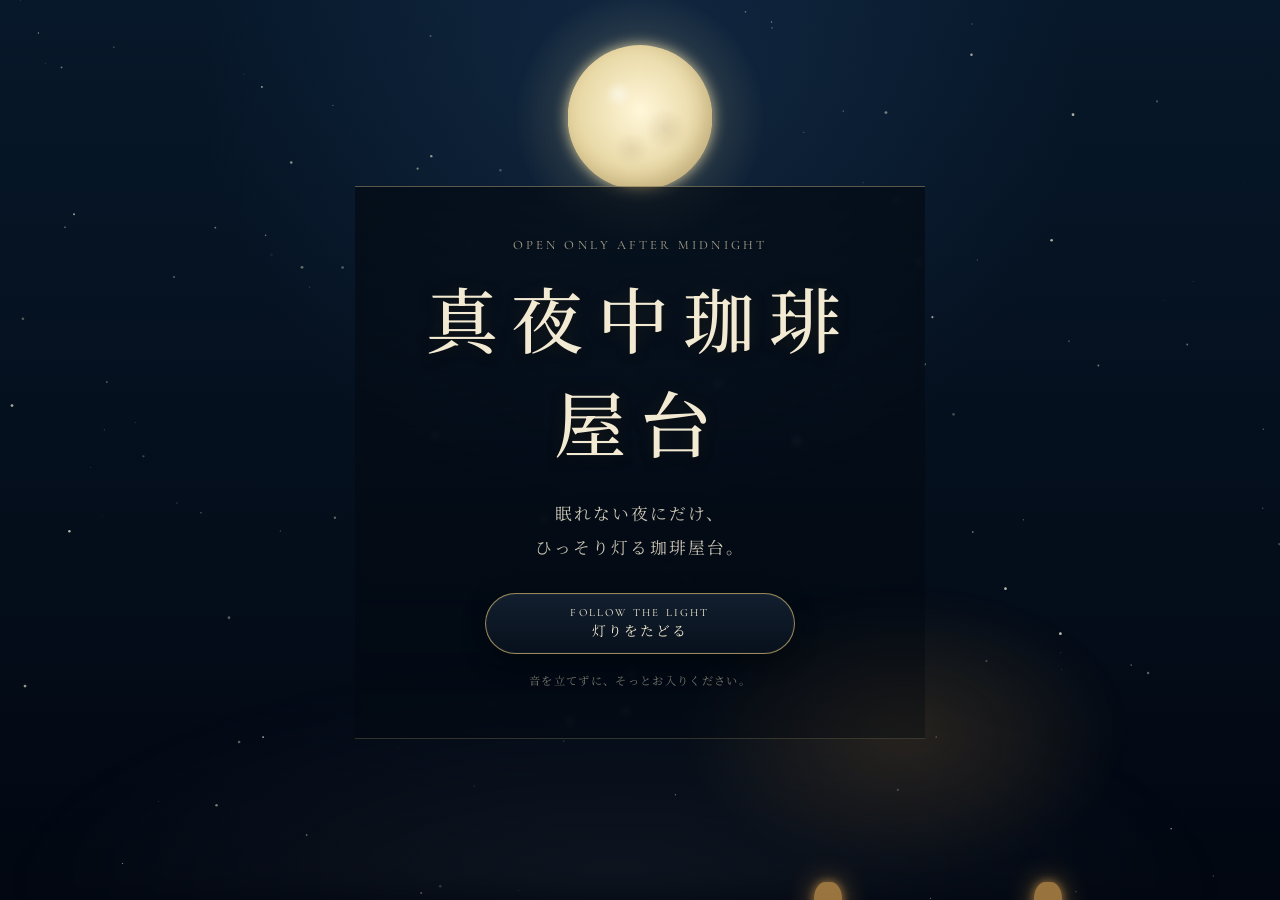
==== midnight_coffee_v9/index.html @ 227c47d6 "Add files via upload" ====
<!DOCTYPE html>
<html lang="ja">
<head>
  <meta charset="UTF-8">
  <meta name="viewport" content="width=device-width, initial-scale=1, viewport-fit=cover">
  <meta name="theme-color" content="#06101d">

  <title>真夜中珈琲屋台</title>
  <meta
    name="description"
    content="眠れない夜にだけ現れる、真夜中の珈琲屋台。"
  >

  <link rel="preconnect" href="https://fonts.googleapis.com">
  <link rel="preconnect" href="https://fonts.gstatic.com" crossorigin>
  <link
    href="https://fonts.googleapis.com/css2?family=Cormorant+Garamond:wght@400;500;600&family=Noto+Serif+JP:wght@400;500;600&display=swap"
    rel="stylesheet"
  >

  <link rel="stylesheet" href="./css/opening.css">
</head>

<body>
  <canvas
    id="nightSky"
    class="night-sky"
    aria-hidden="true"
  ></canvas>

  <main class="opening-page">
    <section class="opening-scene" aria-labelledby="openingTitle">

      <div class="moon-wrap" aria-hidden="true">
        <button
          id="moonButton"
          class="moon-button"
          type="button"
          aria-label="月明かりをたどって屋台へ入る"
        >
          <span class="moon"></span>
          <span class="moon-glow"></span>
        </button>
      </div>

      <div class="stall-wrap" aria-hidden="true">
        <div class="stall-light"></div>

        <img
          class="stall-image"
          src="./assets/images/stall.png"
          alt=""
        >

        <div class="fallback-stall">
          <div class="stall-roof"></div>
          <div class="stall-body">
            <span class="lantern lantern-left"></span>
            <span class="lantern lantern-right"></span>
            <span class="counter-light"></span>
          </div>
        </div>
      </div>

      <div class="opening-copy">
        <p class="opening-kicker">OPEN ONLY AFTER MIDNIGHT</p>

        <h1 id="openingTitle">真夜中珈琲屋台</h1>

        <p class="opening-lead">
          眠れない夜にだけ、<br>
          ひっそり灯る珈琲屋台。
        </p>

        <button
          id="enterButton"
          class="enter-button"
          type="button"
        >
          <span class="button-en">FOLLOW THE LIGHT</span>
          <span class="button-ja">灯りをたどる</span>
        </button>

        <p class="opening-note">
          音を立てずに、そっとお入りください。
        </p>
      </div>

      <div class="ground-haze" aria-hidden="true"></div>
    </section>

    <div
      id="openingTransition"
      class="opening-transition"
      aria-hidden="true"
    >
      <p>今夜も、ひとり分だけ席が空いている。</p>
    </div>
  </main>

  <script src="./js/nightSkyEngine.js" defer></script>
  <script src="./js/opening.js" defer></script>
</body>
</html>
---- midnight_coffee_v9/css/opening.css ----
:root {
  --night-1: #020711;
  --night-2: #07182a;
  --moon: #f2e7bd;
  --gold: #c7ae6f;
  --paper: #efe2b9;
}

* {
  box-sizing: border-box;
}

html,
body {
  min-height: 100%;
}

html {
  background: var(--night-1);
}

body {
  min-width: 320px;
  margin: 0;
  overflow: hidden;
  color: #f3ead3;
  background:
    radial-gradient(circle at 50% 8%, rgba(35, 67, 105, .38), transparent 42%),
    linear-gradient(180deg, var(--night-2), var(--night-1));
  font-family: "Noto Serif JP", serif;
}

button {
  color: inherit;
  font: inherit;
}

.night-sky {
  position: fixed;
  inset: 0;
  z-index: 0;
  width: 100%;
  height: 100%;
  pointer-events: none;
}

.opening-page,
.opening-scene {
  width: 100%;
  min-height: 100svh;
}

.opening-page {
  position: relative;
  z-index: 1;
}

.opening-scene {
  position: relative;
  display: grid;
  place-items: center;
  overflow: hidden;
  padding:
    max(24px, env(safe-area-inset-top))
    18px
    max(26px, env(safe-area-inset-bottom));
}

.moon-wrap {
  position: absolute;
  top: 5%;
  left: 50%;
  z-index: 2;
  transform: translateX(-50%);
}

.moon-button {
  position: relative;
  width: clamp(88px, 12vw, 145px);
  aspect-ratio: 1;
  padding: 0;
  border: 0;
  border-radius: 50%;
  background: transparent;
  cursor: pointer;
}

.moon,
.moon-glow {
  position: absolute;
  inset: 0;
  border-radius: 50%;
}

.moon {
  z-index: 2;
  background:
    radial-gradient(circle at 35% 34%, rgba(255,255,255,.5), transparent 10%),
    radial-gradient(circle at 68% 58%, rgba(135,105,65,.15), transparent 16%),
    radial-gradient(circle at 44% 72%, rgba(143,110,67,.12), transparent 13%),
    radial-gradient(circle at 50% 45%, #fff7d9, #e3d19a 72%, #b99c5d);
  box-shadow:
    inset -7px -8px 18px rgba(80, 56, 23, .2),
    0 0 14px rgba(255, 236, 177, .8);
}

.moon-glow {
  z-index: 1;
  transform: scale(1.85);
  background: radial-gradient(circle, rgba(241,221,156,.28), transparent 67%);
  animation: moonBreath 4.8s ease-in-out infinite;
}

.opening-copy {
  position: relative;
  z-index: 5;
  width: min(92vw, 570px);
  margin-top: 3vh;
  padding: clamp(28px, 5vw, 50px) clamp(22px, 5vw, 48px);
  text-align: center;
  background:
    linear-gradient(180deg, rgba(3, 9, 17, .66), rgba(3, 8, 15, .34));
  border-top: 1px solid rgba(222, 201, 143, .38);
  border-bottom: 1px solid rgba(222, 201, 143, .22);
  backdrop-filter: blur(3px);
}

.opening-kicker {
  margin: 0 0 .75rem;
  color: rgba(234, 219, 179, .72);
  font-family: "Cormorant Garamond", serif;
  font-size: clamp(.65rem, 1.3vw, .8rem);
  letter-spacing: .24em;
}

.opening-copy h1 {
  margin: 0;
  font-size: clamp(2rem, 6.3vw, 4.5rem);
  font-weight: 500;
  letter-spacing: .19em;
  text-shadow:
    0 0 18px rgba(219, 193, 126, .12),
    0 3px 12px rgba(0, 0, 0, .6);
}

.opening-lead {
  margin: 1.5rem 0 1.8rem;
  color: rgba(243, 234, 211, .83);
  font-size: clamp(.84rem, 1.7vw, 1.05rem);
  line-height: 2;
  letter-spacing: .12em;
}

.enter-button {
  position: relative;
  min-width: min(310px, 82vw);
  padding: 12px 28px 13px;
  overflow: hidden;
  border: 1px solid rgba(207, 181, 111, .72);
  border-radius: 999px;
  color: #f7eed6;
  background:
    linear-gradient(180deg, rgba(21, 35, 52, .88), rgba(8, 18, 30, .9));
  box-shadow:
    0 8px 24px rgba(0, 0, 0, .34),
    inset 0 0 0 1px rgba(255,255,255,.03);
  cursor: pointer;
  transition:
    transform .25s ease,
    box-shadow .25s ease,
    background .25s ease;
}

.enter-button::before {
  content: "";
  position: absolute;
  inset: 0;
  transform: translateX(-110%);
  background:
    linear-gradient(100deg, transparent 30%, rgba(255,255,255,.14), transparent 70%);
  transition: transform .6s ease;
}

.enter-button:hover {
  transform: translateY(-2px);
  background:
    linear-gradient(180deg, rgba(31, 49, 69, .93), rgba(11, 24, 39, .94));
  box-shadow:
    0 11px 30px rgba(0, 0, 0, .38),
    0 0 22px rgba(203, 176, 105, .12);
}

.enter-button:hover::before {
  transform: translateX(110%);
}

.enter-button:active {
  transform: translateY(1px);
}

.button-en,
.button-ja {
  position: relative;
  z-index: 1;
  display: block;
}

.button-en {
  font-family: "Cormorant Garamond", serif;
  font-size: .69rem;
  letter-spacing: .2em;
}

.button-ja {
  margin-top: .1rem;
  font-size: .86rem;
  letter-spacing: .15em;
}

.opening-note {
  margin: 1.1rem 0 0;
  color: rgba(238, 227, 198, .52);
  font-size: .7rem;
  letter-spacing: .12em;
}

.stall-wrap {
  position: absolute;
  right: 7%;
  bottom: 2%;
  z-index: 2;
  width: clamp(300px, 42vw, 620px);
  opacity: .74;
  pointer-events: none;
}

.stall-image {
  position: relative;
  z-index: 3;
  width: 100%;
  height: auto;
  display: block;
}

.stall-image[src=""],
.stall-image:not([src]) {
  display: none;
}

.fallback-stall {
  position: absolute;
  right: 0;
  bottom: 0;
  z-index: 2;
  width: 100%;
  height: 63%;
  opacity: .9;
}

.stall-roof {
  position: absolute;
  left: 7%;
  top: 0;
  width: 86%;
  height: 25%;
  clip-path: polygon(8% 100%, 16% 14%, 84% 14%, 94% 100%);
  background: linear-gradient(180deg, #161313, #07090d);
  filter: drop-shadow(0 5px 9px rgba(0,0,0,.7));
}

.stall-body {
  position: absolute;
  left: 20%;
  bottom: 0;
  width: 66%;
  height: 79%;
  background:
    linear-gradient(90deg, rgba(29,22,17,.96), rgba(10,12,15,.96));
  box-shadow:
    inset 0 0 0 1px rgba(163,125,70,.14),
    0 -12px 35px rgba(210,153,69,.12);
}

.counter-light {
  position: absolute;
  left: 8%;
  right: 8%;
  top: 48%;
  height: 12%;
  background: linear-gradient(180deg, #6e4d2c, #1b1612);
  box-shadow:
    0 -7px 26px rgba(221,163,79,.25),
    inset 0 1px rgba(246,217,161,.26);
}

.lantern {
  position: absolute;
  top: 11%;
  width: 8%;
  aspect-ratio: .68;
  border-radius: 40%;
  background: #e5a954;
  box-shadow:
    0 0 10px #e5a954,
    0 0 28px rgba(229,169,84,.7);
}

.lantern-left {
  left: 15%;
}

.lantern-right {
  right: 15%;
}

.stall-light {
  position: absolute;
  right: 8%;
  bottom: -10%;
  width: 90%;
  aspect-ratio: 1.6;
  border-radius: 50%;
  background:
    radial-gradient(ellipse, rgba(218,156,69,.23), transparent 65%);
  filter: blur(16px);
}

.ground-haze {
  position: absolute;
  inset: auto 0 0;
  z-index: 1;
  height: 28%;
  background:
    radial-gradient(ellipse at 48% 100%, rgba(111,119,133,.13), transparent 65%);
  filter: blur(18px);
}

.opening-transition {
  position: fixed;
  inset: 0;
  z-index: 50;
  display: grid;
  place-items: center;
  padding: 24px;
  visibility: hidden;
  opacity: 0;
  color: #eee2bf;
  background: #030710;
  transition: opacity .8s ease, visibility 0s linear .8s;
}

.opening-transition.is-active {
  visibility: visible;
  opacity: 1;
  transition: opacity .8s ease;
}

.opening-transition p {
  opacity: 0;
  font-size: clamp(.82rem, 2vw, 1.05rem);
  letter-spacing: .16em;
  transition: opacity .75s ease .45s;
}

.opening-transition.is-active p {
  opacity: .82;
}

@keyframes moonBreath {
  0%,
  100% {
    opacity: .62;
    transform: scale(1.7);
  }

  50% {
    opacity: .95;
    transform: scale(1.95);
  }
}

@media (max-width: 720px) {
  .moon-wrap {
    top: 6%;
  }

  .opening-copy {
    margin-top: 6vh;
  }

  .stall-wrap {
    right: -21%;
    bottom: 0;
    width: 80vw;
    opacity: .42;
  }
}

@media (max-height: 690px) {
  .moon-wrap {
    top: 2%;
  }

  .opening-copy {
    margin-top: 9vh;
    padding-block: 22px;
  }

  .opening-lead {
    margin-block: .9rem 1rem;
  }
}

@media (prefers-reduced-motion: reduce) {
  *,
  *::before,
  *::after {
    animation: none !important;
    transition: none !important;
  }
}
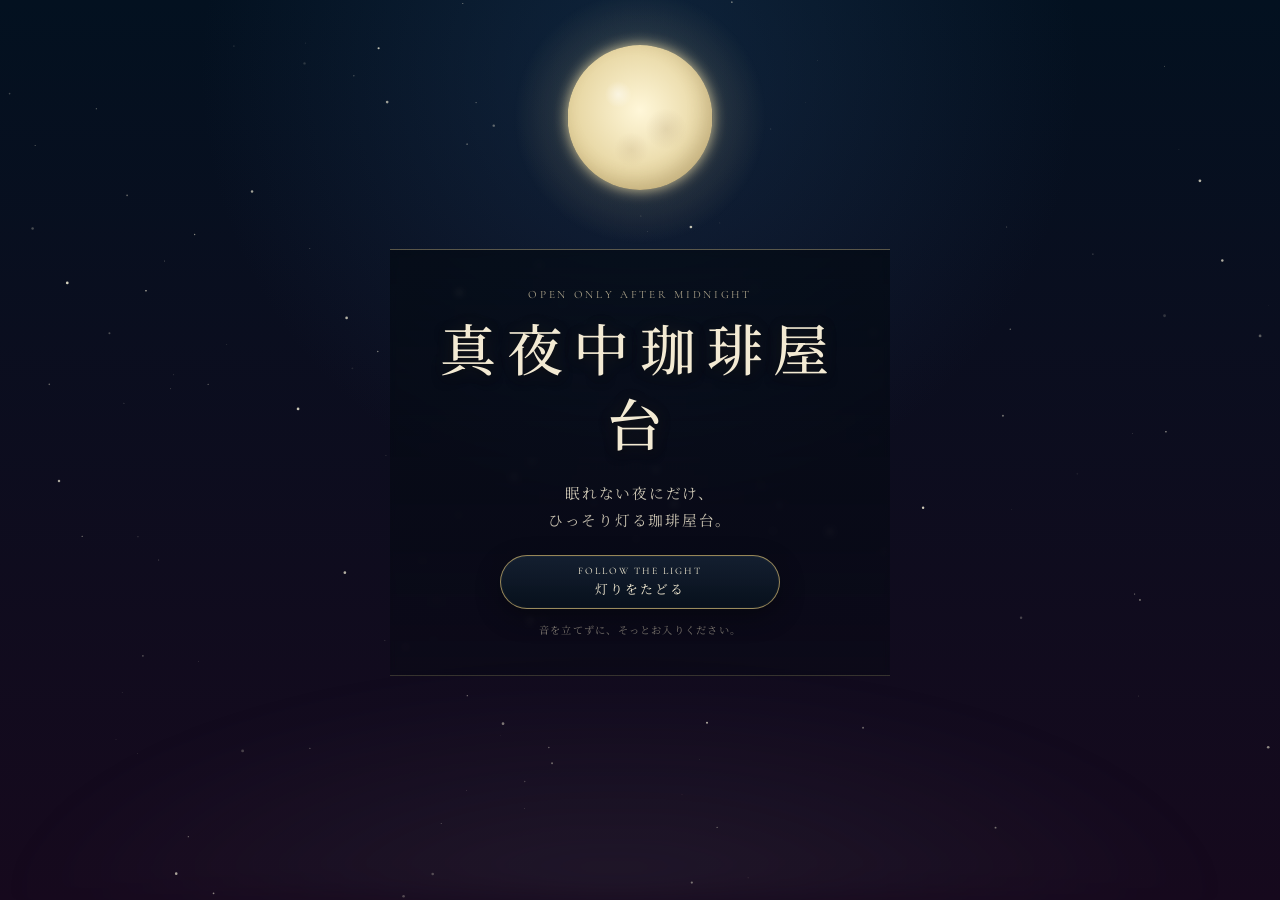
==== commit 8b2a36d5: "Add files via upload" ====
--- a/midnight_coffee_v9/index.html
+++ b/midnight_coffee_v9/index.html
@@ -31,35 +31,16 @@
   <main class="opening-page">
     <section class="opening-scene" aria-labelledby="openingTitle">
 
-      <div class="moon-wrap" aria-hidden="true">
+      <div class="moon-wrap">
         <button
           id="moonButton"
           class="moon-button"
           type="button"
           aria-label="月明かりをたどって屋台へ入る"
         >
-          <span class="moon"></span>
-          <span class="moon-glow"></span>
+          <span class="moon" aria-hidden="true"></span>
+          <span class="moon-glow" aria-hidden="true"></span>
         </button>
-      </div>
-
-      <div class="stall-wrap" aria-hidden="true">
-        <div class="stall-light"></div>
-
-        <img
-          class="stall-image"
-          src="./assets/images/stall.png"
-          alt=""
-        >
-
-        <div class="fallback-stall">
-          <div class="stall-roof"></div>
-          <div class="stall-body">
-            <span class="lantern lantern-left"></span>
-            <span class="lantern lantern-right"></span>
-            <span class="counter-light"></span>
-          </div>
-        </div>
       </div>
 
       <div class="opening-copy">
--- a/midnight_coffee_v9/css/opening.css
+++ b/midnight_coffee_v9/css/opening.css
@@ -1,9 +1,8 @@
 :root {
-  --night-1: #020711;
-  --night-2: #07182a;
+  --night-1: #16091d;
+  --night-2: #031120;
   --moon: #f2e7bd;
   --gold: #c7ae6f;
-  --paper: #efe2b9;
 }
 
 * {
@@ -66,6 +65,7 @@
     max(26px, env(safe-area-inset-bottom));
 }
 
+/* Moon */
 .moon-wrap {
   position: absolute;
   top: 5%;
@@ -95,9 +95,9 @@
 .moon {
   z-index: 2;
   background:
-    radial-gradient(circle at 35% 34%, rgba(255,255,255,.5), transparent 10%),
-    radial-gradient(circle at 68% 58%, rgba(135,105,65,.15), transparent 16%),
-    radial-gradient(circle at 44% 72%, rgba(143,110,67,.12), transparent 13%),
+    radial-gradient(circle at 35% 34%, rgba(255, 255, 255, .5), transparent 10%),
+    radial-gradient(circle at 68% 58%, rgba(135, 105, 65, .15), transparent 16%),
+    radial-gradient(circle at 44% 72%, rgba(143, 110, 67, .12), transparent 13%),
     radial-gradient(circle at 50% 45%, #fff7d9, #e3d19a 72%, #b99c5d);
   box-shadow:
     inset -7px -8px 18px rgba(80, 56, 23, .2),
@@ -107,16 +107,20 @@
 .moon-glow {
   z-index: 1;
   transform: scale(1.85);
-  background: radial-gradient(circle, rgba(241,221,156,.28), transparent 67%);
+  background:
+    radial-gradient(circle, rgba(241, 221, 156, .28), transparent 67%);
   animation: moonBreath 4.8s ease-in-out infinite;
 }
 
+/* Main title panel */
 .opening-copy {
   position: relative;
   z-index: 5;
-  width: min(92vw, 570px);
+  width: min(88vw, 500px);
   margin-top: 3vh;
-  padding: clamp(28px, 5vw, 50px) clamp(22px, 5vw, 48px);
+  padding:
+    clamp(24px, 4vw, 38px)
+    clamp(20px, 4vw, 38px);
   text-align: center;
   background:
     linear-gradient(180deg, rgba(3, 9, 17, .66), rgba(3, 8, 15, .34));
@@ -126,17 +130,18 @@
 }
 
 .opening-kicker {
-  margin: 0 0 .75rem;
+  margin: 0 0 .55rem;
   color: rgba(234, 219, 179, .72);
   font-family: "Cormorant Garamond", serif;
-  font-size: clamp(.65rem, 1.3vw, .8rem);
+  font-size: clamp(.58rem, 1vw, .7rem);
   letter-spacing: .24em;
 }
 
 .opening-copy h1 {
   margin: 0;
-  font-size: clamp(2rem, 6.3vw, 4.5rem);
+  font-size: clamp(1.8rem, 5vw, 3.5rem);
   font-weight: 500;
+  line-height: 1.35;
   letter-spacing: .19em;
   text-shadow:
     0 0 18px rgba(219, 193, 126, .12),
@@ -144,17 +149,18 @@
 }
 
 .opening-lead {
-  margin: 1.5rem 0 1.8rem;
+  margin: 1.15rem 0 1.35rem;
   color: rgba(243, 234, 211, .83);
-  font-size: clamp(.84rem, 1.7vw, 1.05rem);
-  line-height: 2;
+  font-size: clamp(.76rem, 1.4vw, .92rem);
+  line-height: 1.85;
   letter-spacing: .12em;
 }
 
+/* Enter button */
 .enter-button {
   position: relative;
-  min-width: min(310px, 82vw);
-  padding: 12px 28px 13px;
+  min-width: min(280px, 78vw);
+  padding: 9px 24px 10px;
   overflow: hidden;
   border: 1px solid rgba(207, 181, 111, .72);
   border-radius: 999px;
@@ -163,7 +169,7 @@
     linear-gradient(180deg, rgba(21, 35, 52, .88), rgba(8, 18, 30, .9));
   box-shadow:
     0 8px 24px rgba(0, 0, 0, .34),
-    inset 0 0 0 1px rgba(255,255,255,.03);
+    inset 0 0 0 1px rgba(255, 255, 255, .03);
   cursor: pointer;
   transition:
     transform .25s ease,
@@ -177,7 +183,12 @@
   inset: 0;
   transform: translateX(-110%);
   background:
-    linear-gradient(100deg, transparent 30%, rgba(255,255,255,.14), transparent 70%);
+    linear-gradient(
+      100deg,
+      transparent 30%,
+      rgba(255, 255, 255, .14),
+      transparent 70%
+    );
   transition: transform .6s ease;
 }
 
@@ -207,134 +218,39 @@
 
 .button-en {
   font-family: "Cormorant Garamond", serif;
-  font-size: .69rem;
+  font-size: .62rem;
   letter-spacing: .2em;
 }
 
 .button-ja {
   margin-top: .1rem;
-  font-size: .86rem;
+  font-size: .8rem;
   letter-spacing: .15em;
 }
 
 .opening-note {
-  margin: 1.1rem 0 0;
+  margin: .85rem 0 0;
   color: rgba(238, 227, 198, .52);
-  font-size: .7rem;
+  font-size: .64rem;
   letter-spacing: .12em;
 }
 
-.stall-wrap {
-  position: absolute;
-  right: 7%;
-  bottom: 2%;
-  z-index: 2;
-  width: clamp(300px, 42vw, 620px);
-  opacity: .74;
-  pointer-events: none;
-}
-
-.stall-image {
-  position: relative;
-  z-index: 3;
-  width: 100%;
-  height: auto;
-  display: block;
-}
-
-.stall-image[src=""],
-.stall-image:not([src]) {
-  display: none;
-}
-
-.fallback-stall {
-  position: absolute;
-  right: 0;
-  bottom: 0;
-  z-index: 2;
-  width: 100%;
-  height: 63%;
-  opacity: .9;
-}
-
-.stall-roof {
-  position: absolute;
-  left: 7%;
-  top: 0;
-  width: 86%;
-  height: 25%;
-  clip-path: polygon(8% 100%, 16% 14%, 84% 14%, 94% 100%);
-  background: linear-gradient(180deg, #161313, #07090d);
-  filter: drop-shadow(0 5px 9px rgba(0,0,0,.7));
-}
-
-.stall-body {
-  position: absolute;
-  left: 20%;
-  bottom: 0;
-  width: 66%;
-  height: 79%;
-  background:
-    linear-gradient(90deg, rgba(29,22,17,.96), rgba(10,12,15,.96));
-  box-shadow:
-    inset 0 0 0 1px rgba(163,125,70,.14),
-    0 -12px 35px rgba(210,153,69,.12);
-}
-
-.counter-light {
-  position: absolute;
-  left: 8%;
-  right: 8%;
-  top: 48%;
-  height: 12%;
-  background: linear-gradient(180deg, #6e4d2c, #1b1612);
-  box-shadow:
-    0 -7px 26px rgba(221,163,79,.25),
-    inset 0 1px rgba(246,217,161,.26);
-}
-
-.lantern {
-  position: absolute;
-  top: 11%;
-  width: 8%;
-  aspect-ratio: .68;
-  border-radius: 40%;
-  background: #e5a954;
-  box-shadow:
-    0 0 10px #e5a954,
-    0 0 28px rgba(229,169,84,.7);
-}
-
-.lantern-left {
-  left: 15%;
-}
-
-.lantern-right {
-  right: 15%;
-}
-
-.stall-light {
-  position: absolute;
-  right: 8%;
-  bottom: -10%;
-  width: 90%;
-  aspect-ratio: 1.6;
-  border-radius: 50%;
-  background:
-    radial-gradient(ellipse, rgba(218,156,69,.23), transparent 65%);
-  filter: blur(16px);
-}
-
+/* Low night haze only; old stall/lantern visuals removed. */
 .ground-haze {
   position: absolute;
   inset: auto 0 0;
   z-index: 1;
   height: 28%;
   background:
-    radial-gradient(ellipse at 48% 100%, rgba(111,119,133,.13), transparent 65%);
+    radial-gradient(
+      ellipse at 48% 100%,
+      rgba(111, 119, 133, .13),
+      transparent 65%
+    );
   filter: blur(18px);
 }
 
+/* Transition */
 .opening-transition {
   position: fixed;
   inset: 0;
@@ -387,13 +303,6 @@
   .opening-copy {
     margin-top: 6vh;
   }
-
-  .stall-wrap {
-    right: -21%;
-    bottom: 0;
-    width: 80vw;
-    opacity: .42;
-  }
 }
 
 @media (max-height: 690px) {
